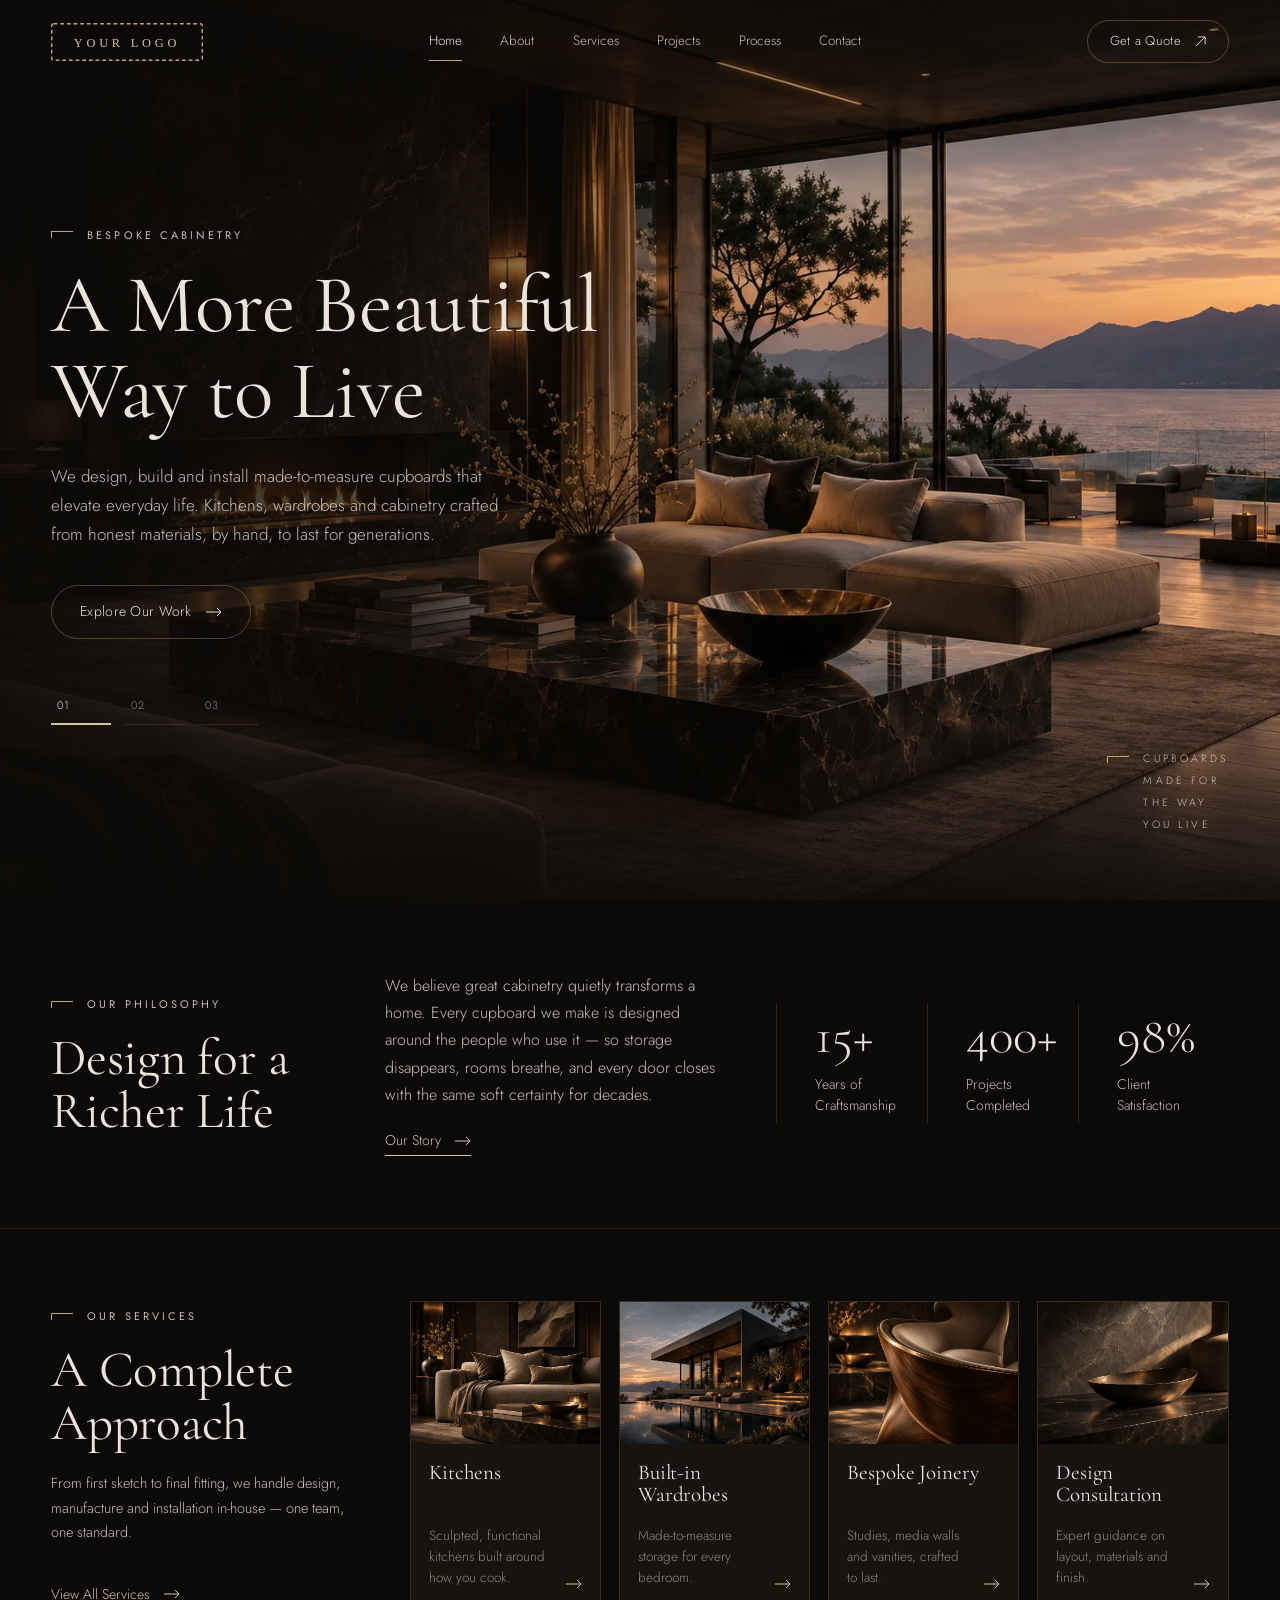
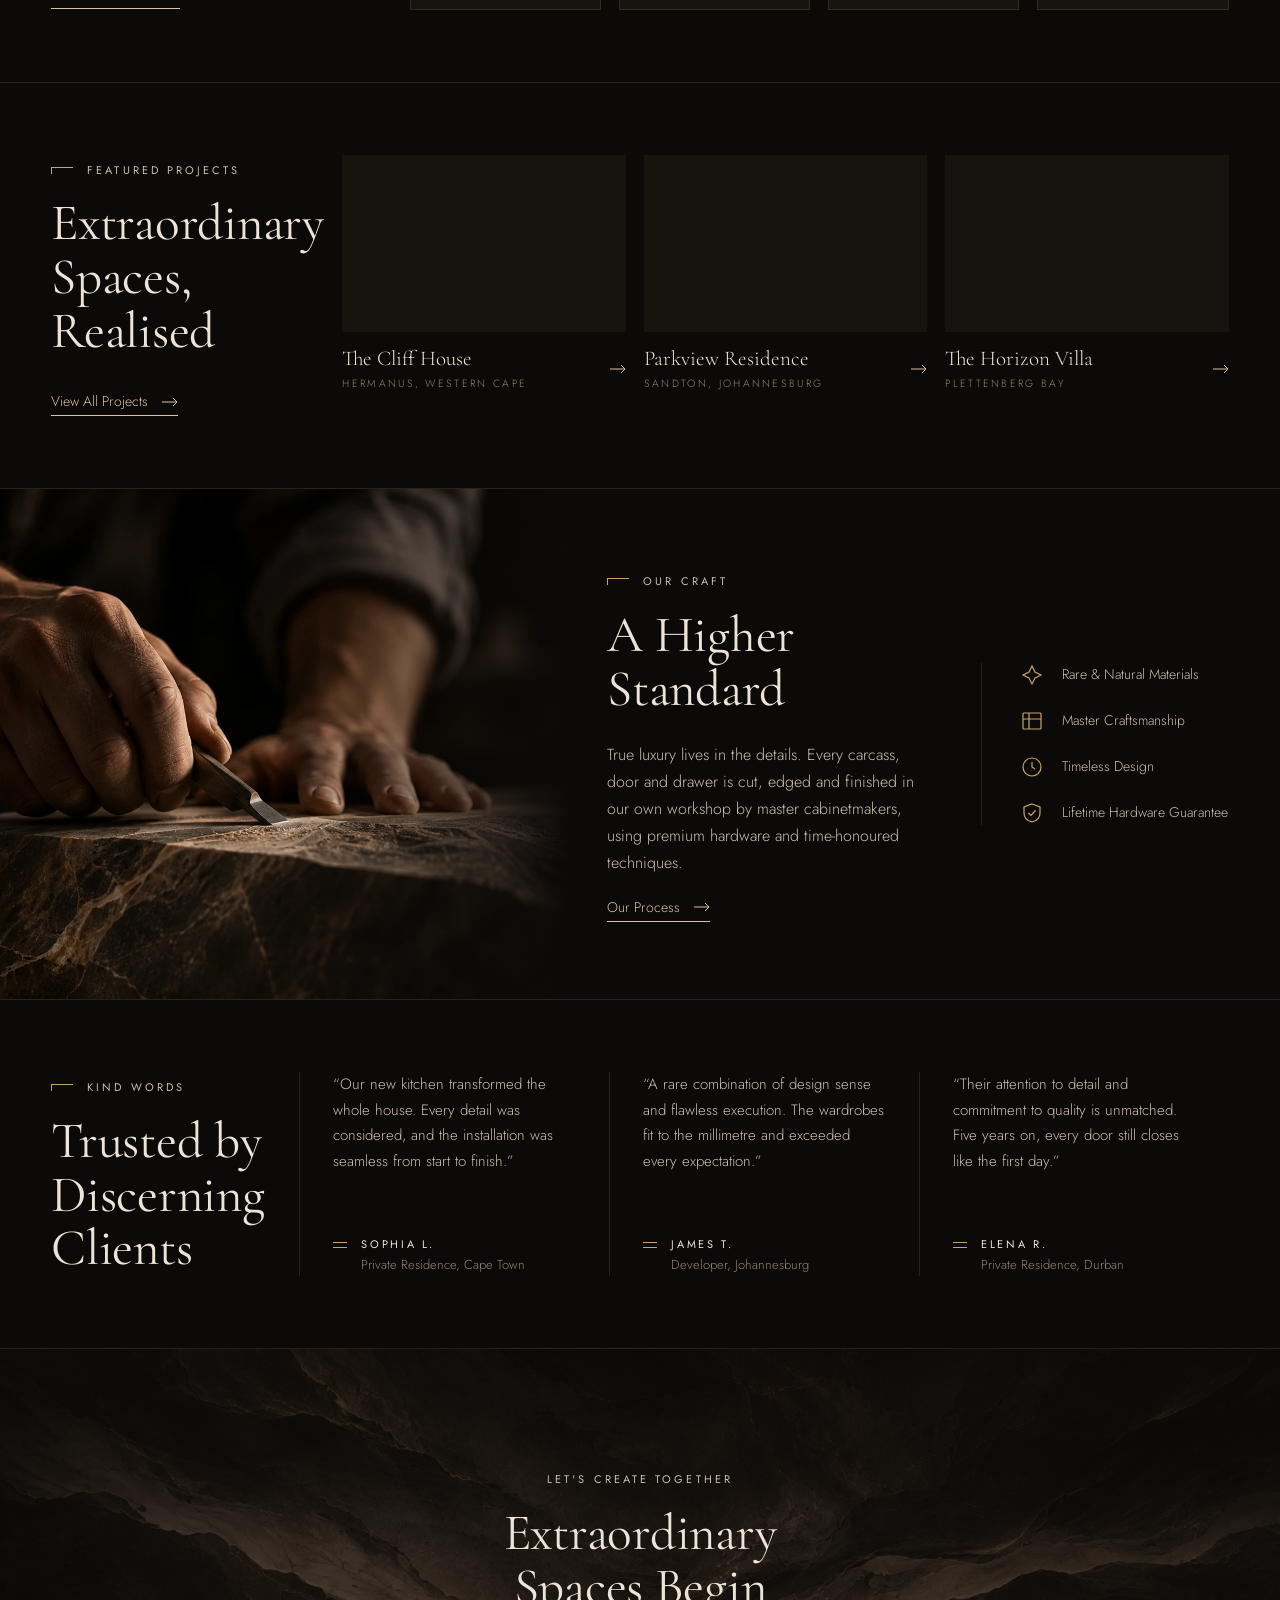
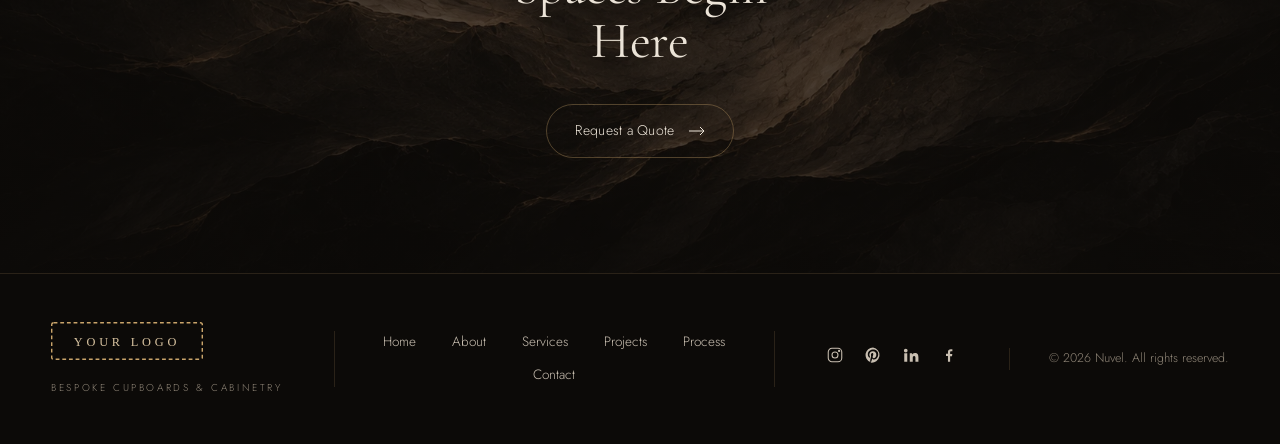
==== index.html @ def1052c "Add multi-page website for bespoke cupboard manufacturer Static HTML/CSS/JS site styled after the pr" ====
<!doctype html>
<html lang="en">
<head>
  <meta charset="utf-8">
  <meta name="viewport" content="width=device-width, initial-scale=1">
  <title>Nuvel — Bespoke Cupboards & Cabinetry</title>
  <meta name="description" content="Nuvel designs, manufactures and installs bespoke kitchens, built-in wardrobes, walk-in closets, vanities and cabinetry crafted to last a lifetime.">
  <link rel="preconnect" href="https://fonts.googleapis.com">
  <link rel="preconnect" href="https://fonts.gstatic.com" crossorigin>
  <link href="https://fonts.googleapis.com/css2?family=Cormorant+Garamond:wght@400;500&family=Jost:wght@300;400&display=swap" rel="stylesheet">
  <link rel="stylesheet" href="assets/css/styles.css">
  <link rel="preload" as="image" href="assets/img/hero-living-fireplace.webp">
</head>
<body data-page="home">
  <header id="site-header"></header>

  <main>
    <!-- HERO -->
    <section class="hero" data-hero>
      <div class="hero__slides" aria-hidden="true">
        <div class="hero__slide is-active"><img src="assets/img/hero-living-fireplace.webp" alt=""></div>
        <div class="hero__slide"><img src="assets/img/project-parkview.webp" alt="" loading="lazy"></div>
        <div class="hero__slide"><img src="assets/img/project-horizon-villa.webp" alt="" loading="lazy"></div>
      </div>
      <div class="container">
        <div class="hero__content">
          <span class="eyebrow">Bespoke Cabinetry</span>
          <h1>A More Beautiful Way to Live</h1>
          <p class="lead">We design, build and install made-to-measure cupboards that elevate everyday life. Kitchens, wardrobes and cabinetry crafted from honest materials, by hand, to last for generations.</p>
          <a class="btn" href="projects.html">Explore Our Work <svg class="arrow" viewBox="0 0 16 10" aria-hidden="true"><path d="M0 5h15M11 1l4 4-4 4" fill="none" stroke="currentColor"/></svg></a>
          <div class="hero__dots" role="tablist" aria-label="Hero slides">
            <button class="hero__dot is-active" aria-label="Slide 1">01<i></i></button>
            <button class="hero__dot" aria-label="Slide 2">02<i></i></button>
            <button class="hero__dot" aria-label="Slide 3">03<i></i></button>
          </div>
        </div>
      </div>
      <div class="hero__tag">Cupboards<br>made for<br>the way<br>you live</div>
    </section>

    <!-- PHILOSOPHY -->
    <section class="section section--tight">
      <div class="container philosophy">
        <div class="reveal">
          <span class="eyebrow">Our Philosophy</span>
          <h2>Design for a Richer Life</h2>
        </div>
        <div class="reveal">
          <p>We believe great cabinetry quietly transforms a home. Every cupboard we make is designed around the people who use it — so storage disappears, rooms breathe, and every door closes with the same soft certainty for decades.</p>
          <a class="link-arrow" href="about.html">Our Story <svg class="arrow" viewBox="0 0 16 10" aria-hidden="true"><path d="M0 5h15M11 1l4 4-4 4" fill="none" stroke="currentColor"/></svg></a>
        </div>
        <div class="stats reveal">
          <div class="stat"><div class="stat__num">15+</div><div class="stat__label">Years of<br>Craftsmanship</div></div>
          <div class="stat"><div class="stat__num">400+</div><div class="stat__label">Projects<br>Completed</div></div>
          <div class="stat"><div class="stat__num">98%</div><div class="stat__label">Client<br>Satisfaction</div></div>
        </div>
      </div>
    </section>

    <!-- SERVICES -->
    <section class="section section--tight">
      <div class="container services-row">
        <div class="services-row__head reveal">
          <div>
            <span class="eyebrow">Our Services</span>
            <h2>A Complete Approach</h2>
          </div>
          <p style="font-size:14.5px">From first sketch to final fitting, we handle design, manufacture and installation in-house — one team, one standard.</p>
          <div><a class="link-arrow" href="services.html">View All Services <svg class="arrow" viewBox="0 0 16 10" aria-hidden="true"><path d="M0 5h15M11 1l4 4-4 4" fill="none" stroke="currentColor"/></svg></a></div>
        </div>
        <div class="cards">
          <a class="card reveal" href="services.html#kitchens">
            <div class="card__img"><img src="assets/img/interior-sofa.webp" alt="Bespoke kitchen cabinetry" loading="lazy"></div>
            <div class="card__body"><h3>Kitchens</h3><div class="card__foot"><p>Sculpted, functional kitchens built around how you cook.</p><svg class="arrow" viewBox="0 0 16 10" aria-hidden="true"><path d="M0 5h15M11 1l4 4-4 4" fill="none" stroke="currentColor"/></svg></div></div>
          </a>
          <a class="card reveal" href="services.html#wardrobes">
            <div class="card__img"><img src="assets/img/architecture-house.webp" alt="Built-in wardrobes" loading="lazy"></div>
            <div class="card__body"><h3>Built-in Wardrobes</h3><div class="card__foot"><p>Made-to-measure storage for every bedroom.</p><svg class="arrow" viewBox="0 0 16 10" aria-hidden="true"><path d="M0 5h15M11 1l4 4-4 4" fill="none" stroke="currentColor"/></svg></div></div>
          </a>
          <a class="card reveal" href="services.html#bespoke">
            <div class="card__img"><img src="assets/img/bespoke-chair.webp" alt="Bespoke joinery detail" loading="lazy"></div>
            <div class="card__body"><h3>Bespoke Joinery</h3><div class="card__foot"><p>Studies, media walls and vanities, crafted to last.</p><svg class="arrow" viewBox="0 0 16 10" aria-hidden="true"><path d="M0 5h15M11 1l4 4-4 4" fill="none" stroke="currentColor"/></svg></div></div>
          </a>
          <a class="card reveal" href="services.html#advisory">
            <div class="card__img"><img src="assets/img/advisory-bowl.webp" alt="Material and design consultation" loading="lazy"></div>
            <div class="card__body"><h3>Design Consultation</h3><div class="card__foot"><p>Expert guidance on layout, materials and finish.</p><svg class="arrow" viewBox="0 0 16 10" aria-hidden="true"><path d="M0 5h15M11 1l4 4-4 4" fill="none" stroke="currentColor"/></svg></div></div>
          </a>
        </div>
      </div>
    </section>

    <!-- FEATURED PROJECTS -->
    <section class="section section--tight">
      <div class="container projects-row">
        <div class="projects-row__head reveal">
          <div>
            <span class="eyebrow">Featured Projects</span>
            <h2>Extraordinary Spaces, Realised</h2>
          </div>
          <div><a class="link-arrow" href="projects.html">View All Projects <svg class="arrow" viewBox="0 0 16 10" aria-hidden="true"><path d="M0 5h15M11 1l4 4-4 4" fill="none" stroke="currentColor"/></svg></a></div>
        </div>
        <div class="tiles" id="featured-projects"></div>
      </div>
    </section>

    <!-- CRAFT -->
    <section class="craft">
      <div class="craft__img"><img src="assets/img/craft-hands.webp" alt="A craftsman hand-finishing a stone surface" loading="lazy"></div>
      <div class="craft__body">
        <div class="reveal">
          <span class="eyebrow">Our Craft</span>
          <h2>A Higher Standard</h2>
          <p>True luxury lives in the details. Every carcass, door and drawer is cut, edged and finished in our own workshop by master cabinetmakers, using premium hardware and time-honoured techniques.</p>
          <a class="link-arrow" href="process.html">Our Process <svg class="arrow" viewBox="0 0 16 10" aria-hidden="true"><path d="M0 5h15M11 1l4 4-4 4" fill="none" stroke="currentColor"/></svg></a>
        </div>
        <ul class="features reveal">
          <li><svg viewBox="0 0 24 24" fill="none" stroke="currentColor" stroke-width="1.2"><path d="M12 3l3 6 6 3-6 3-3 6-3-6-6-3 6-3z"/></svg>Rare &amp; Natural Materials</li>
          <li><svg viewBox="0 0 24 24" fill="none" stroke="currentColor" stroke-width="1.2"><rect x="3" y="4" width="18" height="16" rx="1"/><path d="M3 10h18M9 4v16"/></svg>Master Craftsmanship</li>
          <li><svg viewBox="0 0 24 24" fill="none" stroke="currentColor" stroke-width="1.2"><circle cx="12" cy="12" r="9"/><path d="M12 7v5l3 2"/></svg>Timeless Design</li>
          <li><svg viewBox="0 0 24 24" fill="none" stroke="currentColor" stroke-width="1.2"><path d="M12 3l8 3v6c0 5-3.5 8-8 9-4.5-1-8-4-8-9V6z"/><path d="M8.5 12l2.5 2.5 4.5-5"/></svg>Lifetime Hardware Guarantee</li>
        </ul>
      </div>
    </section>

    <!-- TESTIMONIALS -->
    <section class="section section--tight">
      <div class="container testimonials">
        <div class="testimonials__head reveal">
          <span class="eyebrow">Kind Words</span>
          <h2>Trusted by Discerning Clients</h2>
        </div>
        <figure class="quote reveal" style="margin:0">
          <blockquote>“Our new kitchen transformed the whole house. Every detail was considered, and the installation was seamless from start to finish.”</blockquote>
          <cite><span><strong>Sophia L.</strong><span>Private Residence, Cape Town</span></span></cite>
        </figure>
        <figure class="quote reveal" style="margin:0">
          <blockquote>“A rare combination of design sense and flawless execution. The wardrobes fit to the millimetre and exceeded every expectation.”</blockquote>
          <cite><span><strong>James T.</strong><span>Developer, Johannesburg</span></span></cite>
        </figure>
        <figure class="quote reveal" style="margin:0">
          <blockquote>“Their attention to detail and commitment to quality is unmatched. Five years on, every door still closes like the first day.”</blockquote>
          <cite><span><strong>Elena R.</strong><span>Private Residence, Durban</span></span></cite>
        </figure>
      </div>
    </section>

    <!-- CTA -->
    <section class="cta-band">
      <div class="cta-band__bg"><img src="assets/img/texture-stone.webp" alt="" loading="lazy"></div>
      <div class="container reveal">
        <span class="eyebrow eyebrow--center">Let's Create Together</span>
        <h2>Extraordinary Spaces Begin Here</h2>
        <a class="btn" href="contact.html#quote">Request a Quote <svg class="arrow" viewBox="0 0 16 10" aria-hidden="true"><path d="M0 5h15M11 1l4 4-4 4" fill="none" stroke="currentColor"/></svg></a>
      </div>
    </section>
  </main>

  <footer id="site-footer"></footer>

  <script src="assets/js/config.js"></script>
  <script src="assets/js/projects.js"></script>
  <script src="assets/js/site.js"></script>
</body>
</html>
---- assets/css/styles.css ----
/* ==========================================================================
   Nuvel — Bespoke Cupboards & Cabinetry
   ========================================================================== */

:root {
  --bg: #0c0a08;
  --bg-2: #12100d;
  --surface: #17140f;
  --line: rgba(201, 164, 106, 0.16);
  --line-strong: rgba(201, 164, 106, 0.35);
  --text: #ece4d8;
  --text-soft: #c9bfb1;
  --muted: #8f8577;
  --gold: #c9a46a;
  --gold-soft: #d8c3a0;

  --serif: "Cormorant Garamond", "Cormorant", Georgia, "Times New Roman", serif;
  --sans: "Jost", "Helvetica Neue", Arial, sans-serif;

  --container: 1320px;
  --gutter: clamp(20px, 4vw, 56px);
  --ease: cubic-bezier(.22, .61, .36, 1);
  --header-h: 84px;
}

*, *::before, *::after { box-sizing: border-box; }
html { scroll-behavior: smooth; -webkit-text-size-adjust: 100%; }
body {
  margin: 0;
  background: var(--bg);
  color: var(--text);
  font-family: var(--sans);
  font-weight: 300;
  font-size: 16px;
  line-height: 1.7;
  -webkit-font-smoothing: antialiased;
  overflow-x: hidden;
}
img { display: block; max-width: 100%; height: auto; }
a { color: inherit; text-decoration: none; }
button { font: inherit; color: inherit; background: none; border: 0; cursor: pointer; }
::selection { background: var(--gold); color: #120f0b; }

.container { width: 100%; max-width: var(--container); margin: 0 auto; padding: 0 var(--gutter); }
.sr-only { position: absolute; width: 1px; height: 1px; overflow: hidden; clip: rect(0 0 0 0); white-space: nowrap; }

/* ---------- Typography ---------- */
h1, h2, h3, h4 { font-family: var(--serif); font-weight: 400; line-height: 1.05; margin: 0; color: var(--text); letter-spacing: -0.005em; }
h1 { font-size: clamp(48px, 6.4vw, 92px); }
h2 { font-size: clamp(36px, 4vw, 56px); }
h3 { font-size: clamp(22px, 2vw, 28px); }
p { margin: 0 0 1em; color: var(--text-soft); }

.eyebrow {
  display: inline-flex; align-items: center; gap: 14px;
  font-family: var(--sans); font-size: 11px; font-weight: 400;
  letter-spacing: .28em; text-transform: uppercase; color: var(--text-soft);
  margin-bottom: 18px;
}
.eyebrow::before {
  content: ""; width: 22px; height: 7px;
  border-top: 1px solid var(--gold); border-left: 1px solid var(--gold);
}
.eyebrow--center { justify-content: center; }
.eyebrow--center::before { display: none; }

.lead { font-size: 17px; color: var(--text-soft); max-width: 46ch; }

/* ---------- Links & Buttons ---------- */
.link-arrow {
  display: inline-flex; align-items: center; gap: 14px;
  font-size: 14px; color: var(--gold-soft);
  border-bottom: 1px solid currentColor; padding-bottom: 2px;
  transition: color .3s var(--ease), gap .3s var(--ease);
}
.link-arrow:hover { color: var(--text); gap: 20px; }
.arrow { width: 16px; height: 10px; flex: none; }

.btn {
  display: inline-flex; align-items: center; justify-content: center; gap: 14px;
  padding: 14px 28px; border: 1px solid var(--line-strong); border-radius: 999px;
  font-size: 14px; letter-spacing: .02em; color: var(--text);
  transition: background .35s var(--ease), border-color .35s var(--ease), color .35s var(--ease);
}
.btn:hover { background: var(--gold); border-color: var(--gold); color: #120f0b; }
.btn--solid { background: var(--gold); border-color: var(--gold); color: #120f0b; }
.btn--solid:hover { background: var(--gold-soft); border-color: var(--gold-soft); }
.btn--sm { padding: 9px 22px; font-size: 13px; }
.btn[disabled] { opacity: .5; pointer-events: none; }

/* ---------- Header ---------- */
.site-header {
  position: fixed; inset: 0 0 auto 0; z-index: 50; height: var(--header-h);
  display: flex; align-items: center;
  border-bottom: 1px solid transparent;
  transition: background .4s var(--ease), border-color .4s var(--ease), height .4s var(--ease);
}
.site-header.is-scrolled, .site-header--solid {
  background: rgba(12, 10, 8, .88); backdrop-filter: blur(12px); -webkit-backdrop-filter: blur(12px);
  border-bottom-color: var(--line);
}
.site-header .container { display: flex; align-items: center; justify-content: space-between; gap: 32px; }
.logo { display: inline-flex; align-items: center; }
.logo img { height: 38px; width: auto; }

.nav { display: flex; gap: clamp(20px, 3vw, 48px); }
.nav a {
  position: relative; font-size: 13.5px; color: var(--text-soft); padding: 6px 0;
  transition: color .3s var(--ease);
}
.nav a::after {
  content: ""; position: absolute; left: 0; right: 0; bottom: -2px; height: 1px;
  background: var(--gold); transform: scaleX(0); transition: transform .35s var(--ease);
}
.nav a:hover, .nav a[aria-current="page"] { color: var(--text); }
.nav a[aria-current="page"]::after, .nav a:hover::after { transform: scaleX(1); }

.header-cta { display: flex; align-items: center; gap: 16px; }
.menu-toggle { display: none; width: 44px; height: 44px; position: relative; }
.menu-toggle span { position: absolute; left: 11px; right: 11px; height: 1px; background: var(--text); transition: transform .35s var(--ease), opacity .3s; }
.menu-toggle span:nth-child(1) { top: 17px; }
.menu-toggle span:nth-child(2) { top: 26px; }
.menu-open .menu-toggle span:nth-child(1) { transform: translateY(4.5px) rotate(45deg); }
.menu-open .menu-toggle span:nth-child(2) { transform: translateY(-4.5px) rotate(-45deg); }

.mobile-menu {
  position: fixed; inset: 0; z-index: 40; background: var(--bg);
  display: flex; flex-direction: column; justify-content: center; padding: 0 var(--gutter);
  opacity: 0; visibility: hidden; transition: opacity .4s var(--ease), visibility .4s;
}
.menu-open .mobile-menu { opacity: 1; visibility: visible; }
.mobile-menu a { font-family: var(--serif); font-size: 40px; line-height: 1.5; color: var(--text); }
.mobile-menu a[aria-current="page"] { color: var(--gold); }
.mobile-menu .btn { margin-top: 32px; align-self: flex-start; font-family: var(--sans); font-size: 14px; line-height: 1; }

/* ---------- Hero ---------- */
.hero { position: relative; min-height: 100vh; min-height: 100svh; display: flex; align-items: center; overflow: hidden; }
.hero__slides { position: absolute; inset: 0; }
.hero__slide {
  position: absolute; inset: 0; opacity: 0; transform: scale(1.06);
  transition: opacity 1.6s var(--ease), transform 7s linear;
}
.hero__slide img { width: 100%; height: 100%; object-fit: cover; }
.hero__slide.is-active { opacity: 1; transform: scale(1); }
.hero::after {
  content: ""; position: absolute; inset: 0;
  background:
    linear-gradient(90deg, rgba(12,10,8,.92) 0%, rgba(12,10,8,.7) 30%, rgba(12,10,8,.1) 62%, rgba(12,10,8,0) 100%),
    linear-gradient(0deg, rgba(12,10,8,.85) 0%, rgba(12,10,8,0) 28%),
    linear-gradient(180deg, rgba(12,10,8,.55) 0%, rgba(12,10,8,0) 20%);
}
.hero .container { position: relative; z-index: 2; padding-top: calc(var(--header-h) + 40px); padding-bottom: 80px; }
.hero__content { max-width: 560px; }
.hero h1 { margin-bottom: 28px; }
.hero .lead { margin-bottom: 36px; }
.hero__dots { display: flex; gap: 14px; margin-top: 56px; }
.hero__dot { width: 60px; text-align: left; font-size: 11px; letter-spacing: .1em; color: var(--muted); padding-bottom: 10px; position: relative; }
.hero__dot::after { content: ""; position: absolute; left: 0; right: 0; bottom: 0; height: 1px; background: var(--line); }
.hero__dot i { position: absolute; left: 0; bottom: 0; height: 2px; width: 0; background: var(--gold-soft); z-index: 1; }
.hero__dot.is-active { color: var(--text); }
.hero__dot.is-active i { animation: dotfill 7s linear forwards; }
@keyframes dotfill { to { width: 100%; } }
.hero__tag {
  position: absolute; right: var(--gutter); bottom: 64px; z-index: 2;
  font-size: 10.5px; letter-spacing: .3em; line-height: 2.1; text-transform: uppercase; color: var(--text-soft);
  display: flex; gap: 14px;
}
.hero__tag::before { content: ""; width: 22px; height: 7px; margin-top: 8px; border-top: 1px solid var(--gold); border-left: 1px solid var(--gold); }

/* Page hero (inner pages) */
.page-hero { position: relative; padding: calc(var(--header-h) + 120px) 0 90px; overflow: hidden; border-bottom: 1px solid var(--line); }
.page-hero__bg { position: absolute; inset: 0; }
.page-hero__bg img { width: 100%; height: 100%; object-fit: cover; opacity: .38; }
.page-hero::after { content: ""; position: absolute; inset: 0; background: linear-gradient(90deg, rgba(12,10,8,.95) 10%, rgba(12,10,8,.4) 100%), linear-gradient(0deg, var(--bg) 0%, transparent 50%); }
.page-hero .container { position: relative; z-index: 2; }
.page-hero h1 { font-size: clamp(44px, 5.6vw, 80px); max-width: 14ch; margin-bottom: 24px; }
.breadcrumb { font-size: 12px; letter-spacing: .14em; text-transform: uppercase; color: var(--muted); margin-bottom: 28px; }
.breadcrumb a:hover { color: var(--gold-soft); }
.breadcrumb span { margin: 0 10px; color: var(--line-strong); }

/* ---------- Sections ---------- */
.section { padding: clamp(64px, 8vw, 110px) 0; border-bottom: 1px solid var(--line); }
.section--tight { padding: clamp(48px, 6vw, 72px) 0; }
.section--alt { background: var(--bg-2); }

.split { display: grid; grid-template-columns: minmax(0, 340px) minmax(0, 1fr); gap: clamp(32px, 5vw, 80px); align-items: start; }
.split__head h2 { margin-bottom: 28px; }

/* Philosophy + stats */
.philosophy { display: grid; grid-template-columns: 1fr 1.2fr 1.6fr; gap: clamp(32px, 4vw, 64px); align-items: center; }
.philosophy p { margin-bottom: 18px; }
.stats { display: grid; grid-template-columns: repeat(3, 1fr); }
.stat { padding: 8px 0 8px clamp(20px, 3vw, 44px); border-left: 1px solid var(--line); }
.stat__num { font-family: var(--serif); font-size: clamp(40px, 4vw, 54px); line-height: 1; color: var(--text); margin-bottom: 12px; }
.stat__label { font-size: 14px; line-height: 1.5; color: var(--text-soft); }

/* Service cards */
.services-intro { display: grid; grid-template-columns: minmax(0, 1fr) minmax(0, 0.9fr); gap: 32px; align-items: end; }
.services-row { display: grid; grid-template-columns: minmax(280px, 0.9fr) 2.4fr; gap: clamp(32px, 4vw, 60px); align-items: start; }
.services-row__head { display: grid; grid-template-columns: 1fr; gap: 20px; }
.cards { display: grid; grid-template-columns: repeat(4, 1fr); gap: 18px; }
.card {
  display: flex; flex-direction: column; background: var(--surface); border: 1px solid var(--line);
  transition: border-color .4s var(--ease), transform .5s var(--ease);
}
.card:hover { border-color: var(--line-strong); transform: translateY(-4px); }
.card__img { aspect-ratio: 4 / 3; overflow: hidden; }
.card__img img { width: 100%; height: 100%; object-fit: cover; transition: transform 1s var(--ease); }
.card:hover .card__img img { transform: scale(1.06); }
.card__body { padding: 18px 18px 20px; display: flex; flex-direction: column; flex: 1; }
.card__body h3 { font-size: 21px; margin-bottom: 8px; }
.card__body p { font-size: 13.5px; line-height: 1.55; margin: 0; color: var(--muted); }
.card__foot { display: flex; justify-content: space-between; align-items: flex-end; gap: 16px; margin-top: auto; padding-top: 12px; }
.card__foot .arrow { color: var(--gold-soft); transition: transform .3s var(--ease); }
.card:hover .card__foot .arrow { transform: translateX(4px); }

/* Project tiles */
.projects-row { display: grid; grid-template-columns: minmax(240px, 0.75fr) 3fr; gap: clamp(32px, 4vw, 60px); }
.projects-row__head { display: flex; flex-direction: column; justify-content: space-between; }
.projects-row__head h2 { margin-bottom: 28px; }
.tiles { display: grid; grid-template-columns: repeat(3, 1fr); gap: 18px; }
.tile { display: block; }
.tile__img { aspect-ratio: 16 / 10; overflow: hidden; background: var(--surface); }
.tile__img img { width: 100%; height: 100%; object-fit: cover; transition: transform 1.1s var(--ease); }
.tile:hover .tile__img img { transform: scale(1.05); }
.tile__meta { display: flex; justify-content: space-between; align-items: center; gap: 12px; padding-top: 14px; }
.tile__title { font-family: var(--serif); font-size: 21px; line-height: 1.2; color: var(--text); }
.tile__loc { font-size: 10.5px; letter-spacing: .22em; text-transform: uppercase; color: var(--muted); margin-top: 4px; }
.tile .arrow { color: var(--gold-soft); transition: transform .3s var(--ease); }
.tile:hover .arrow { transform: translateX(4px); }
.tile__cat { font-size: 10.5px; letter-spacing: .22em; text-transform: uppercase; color: var(--gold); margin-top: 4px; }

/* Craft */
.craft { display: grid; grid-template-columns: 1fr 1.25fr; border-bottom: 1px solid var(--line); }
.craft__img { position: relative; min-height: 380px; }
.craft__img img { position: absolute; inset: 0; width: 100%; height: 100%; object-fit: cover; }
.craft__img::after { content: ""; position: absolute; inset: 0; background: linear-gradient(90deg, transparent 50%, var(--bg) 100%); }
.craft__body { display: grid; grid-template-columns: 1.3fr 1fr; gap: clamp(28px, 4vw, 56px); padding: clamp(56px, 6vw, 90px) var(--gutter) clamp(56px, 6vw, 90px) clamp(24px, 3vw, 40px); align-items: center; }
.craft__body h2 { margin-bottom: 24px; }
.features { list-style: none; margin: 0; padding: 0 0 0 clamp(24px, 3vw, 44px); border-left: 1px solid var(--line); display: grid; gap: 22px; }
.features li { display: flex; align-items: center; gap: 18px; font-size: 14px; color: var(--text-soft); }
.features svg { width: 24px; height: 24px; flex: none; color: var(--gold); }

/* Testimonials */
.testimonials { display: grid; grid-template-columns: minmax(240px, 0.8fr) repeat(3, 1fr); gap: 0; }
.testimonials__head { padding-right: 32px; }
.quote { padding: 0 clamp(20px, 2.6vw, 40px); border-left: 1px solid var(--line); display: flex; flex-direction: column; justify-content: space-between; gap: 28px; }
.quote blockquote { margin: 0; font-size: 15px; line-height: 1.7; color: var(--text-soft); }
.quote cite { font-style: normal; display: flex; gap: 14px; }
.quote cite::before { content: ""; width: 14px; height: 6px; margin-top: 7px; border-top: 1px solid var(--gold); border-bottom: 1px solid var(--gold); flex: none; }
.quote cite strong { display: block; font-weight: 400; font-size: 11px; letter-spacing: .24em; text-transform: uppercase; color: var(--text); }
.quote cite span { font-size: 13px; color: var(--muted); }

/* CTA band */
.cta-band { position: relative; text-align: center; padding: clamp(72px, 9vw, 120px) 0; overflow: hidden; border-bottom: 1px solid var(--line); }
.cta-band__bg { position: absolute; inset: 0; }
.cta-band__bg img { width: 100%; height: 100%; object-fit: cover; opacity: .55; }
.cta-band::after { content: ""; position: absolute; inset: 0; background: radial-gradient(ellipse at center, rgba(12,10,8,.35) 0%, rgba(12,10,8,.85) 100%); }
.cta-band .container { position: relative; z-index: 2; }
.cta-band h2 { max-width: 14ch; margin: 0 auto 36px; }

/* ---------- Footer ---------- */
.site-footer { padding: 48px 0; background: var(--bg); }
.site-footer .container { display: grid; grid-template-columns: auto 1fr auto auto; gap: clamp(24px, 4vw, 56px); align-items: center; }
.footer-brand small { display: block; margin-top: 10px; font-size: 10px; letter-spacing: .26em; text-transform: uppercase; color: var(--muted); }
.footer-nav { display: flex; flex-wrap: wrap; gap: 10px 36px; justify-content: center; padding: 0 clamp(16px, 3vw, 48px); border-left: 1px solid var(--line); border-right: 1px solid var(--line); }
.footer-nav a { font-size: 13.5px; color: var(--text-soft); }
.footer-nav a:hover { color: var(--gold-soft); }
.social { display: flex; gap: 20px; }
.social a { color: var(--text-soft); transition: color .3s; }
.social a:hover { color: var(--gold); }
.social svg { width: 18px; height: 18px; }
.copyright { font-size: 12.5px; color: var(--muted); padding-left: clamp(16px, 3vw, 48px); border-left: 1px solid var(--line); }

/* ---------- Projects archive ---------- */
.toolbar { display: flex; flex-wrap: wrap; gap: 24px; justify-content: space-between; align-items: center; margin-bottom: 44px; }
.filters { display: flex; flex-wrap: wrap; gap: 10px; }
.filter {
  padding: 8px 18px; border: 1px solid var(--line); border-radius: 999px;
  font-size: 13px; color: var(--text-soft); transition: all .3s var(--ease);
}
.filter:hover { border-color: var(--line-strong); color: var(--text); }
.filter.is-active { background: var(--gold); border-color: var(--gold); color: #120f0b; }
.search {
  display: flex; align-items: center; gap: 10px; border-bottom: 1px solid var(--line-strong);
  padding: 6px 2px; min-width: 240px;
}
.search svg { width: 16px; height: 16px; color: var(--muted); }
.search input { background: none; border: 0; outline: 0; color: var(--text); font: inherit; font-size: 14px; width: 100%; }
.search input::placeholder { color: var(--muted); }
.results-count { font-size: 12px; letter-spacing: .16em; text-transform: uppercase; color: var(--muted); margin-bottom: 24px; }
.tiles--archive { grid-template-columns: repeat(3, 1fr); gap: 40px 22px; }
.load-more { display: flex; flex-direction: column; align-items: center; gap: 16px; margin-top: 64px; }
.load-more small { font-size: 12px; color: var(--muted); letter-spacing: .08em; }
.progress { width: 220px; height: 1px; background: var(--line); position: relative; }
.progress i { position: absolute; left: 0; top: 0; bottom: 0; background: var(--gold); transition: width .5s var(--ease); }
.empty { text-align: center; padding: 60px 0; color: var(--muted); }

/* ---------- Project detail ---------- */
.project-hero { position: relative; height: 82vh; min-height: 520px; overflow: hidden; }
.project-hero img { width: 100%; height: 100%; object-fit: cover; }
.project-hero::after { content: ""; position: absolute; inset: 0; background: linear-gradient(0deg, var(--bg) 0%, rgba(12,10,8,.2) 45%, rgba(12,10,8,.55) 100%); }
.project-hero .container { position: absolute; left: 0; right: 0; bottom: 56px; z-index: 2; margin: 0 auto; }
.project-hero h1 { margin-bottom: 14px; }
.project-info { display: grid; grid-template-columns: 1.6fr 1fr; gap: clamp(32px, 6vw, 100px); }
.project-info .lead { max-width: none; font-family: var(--serif); font-size: clamp(24px, 2.2vw, 30px); line-height: 1.4; color: var(--text); margin-bottom: 28px; }
.facts { list-style: none; margin: 0; padding: 0; border-top: 1px solid var(--line); }
.facts li { display: flex; justify-content: space-between; gap: 16px; padding: 16px 0; border-bottom: 1px solid var(--line); font-size: 14px; }
.facts span:first-child { color: var(--muted); letter-spacing: .14em; text-transform: uppercase; font-size: 11px; padding-top: 3px; }
.facts span:last-child { text-align: right; }
.gallery { display: grid; grid-template-columns: repeat(2, 1fr); gap: 18px; }
.gallery button { display: block; overflow: hidden; aspect-ratio: 4 / 3; padding: 0; background: var(--surface); }
.gallery button:first-child { grid-column: 1 / -1; aspect-ratio: 21 / 9; }
.gallery img { width: 100%; height: 100%; object-fit: cover; transition: transform 1s var(--ease); }
.gallery button:hover img { transform: scale(1.04); }
.project-nav { display: flex; justify-content: space-between; gap: 24px; }
.project-nav a { display: flex; flex-direction: column; gap: 6px; max-width: 45%; }
.project-nav a:last-child { text-align: right; align-items: flex-end; }
.project-nav small { font-size: 11px; letter-spacing: .22em; text-transform: uppercase; color: var(--muted); }
.project-nav strong { font-family: var(--serif); font-weight: 400; font-size: clamp(22px, 2.4vw, 32px); }
.project-nav a:hover strong { color: var(--gold-soft); }

.lightbox { position: fixed; inset: 0; z-index: 100; background: rgba(8,7,5,.96); display: none; align-items: center; justify-content: center; padding: 60px 70px; }
.lightbox.is-open { display: flex; }
.lightbox img { max-height: 100%; max-width: 100%; object-fit: contain; }
.lightbox button { position: absolute; width: 48px; height: 48px; border: 1px solid var(--line-strong); border-radius: 50%; display: grid; place-items: center; }
.lightbox button:hover { border-color: var(--gold); color: var(--gold); }
.lightbox .lb-close { top: 18px; right: 18px; }
.lightbox .lb-prev { left: 12px; top: 50%; transform: translateY(-50%); }
.lightbox .lb-next { right: 12px; top: 50%; transform: translateY(-50%); }

/* ---------- About / Services / Process ---------- */
.two-col { display: grid; grid-template-columns: 1fr 1fr; gap: clamp(32px, 6vw, 100px); align-items: center; }
.media-frame { position: relative; aspect-ratio: 4 / 5; overflow: hidden; }
.media-frame img { width: 100%; height: 100%; object-fit: cover; }
.media-frame--wide { aspect-ratio: 4 / 3; }
.values { display: grid; grid-template-columns: repeat(4, 1fr); border-top: 1px solid var(--line); }
.value { padding: 36px 28px 8px 0; }
.value + .value { padding-left: 28px; border-left: 1px solid var(--line); }
.value svg { width: 28px; height: 28px; color: var(--gold); margin-bottom: 22px; }
.value h3 { margin-bottom: 12px; }
.value p { font-size: 14.5px; }

.service-detail { display: grid; grid-template-columns: 1fr 1fr; gap: clamp(32px, 6vw, 90px); align-items: center; padding: clamp(56px, 7vw, 96px) 0; border-bottom: 1px solid var(--line); }
.service-detail:last-child { border-bottom: 0; }
.service-detail:nth-child(even) .media-frame { order: 2; }
.service-detail__num { font-family: var(--serif); font-size: 15px; color: var(--gold); letter-spacing: .1em; margin-bottom: 14px; display: block; }
.service-detail h2 { margin-bottom: 22px; }
.checklist { list-style: none; padding: 0; margin: 24px 0 32px; display: grid; grid-template-columns: 1fr 1fr; gap: 12px 24px; }
.checklist li { position: relative; padding-left: 22px; font-size: 14.5px; color: var(--text-soft); }
.checklist li::before { content: ""; position: absolute; left: 0; top: 11px; width: 10px; height: 1px; background: var(--gold); }

.steps { display: grid; grid-template-columns: repeat(5, 1fr); border-top: 1px solid var(--line); counter-reset: step; }
.step { padding: 32px 24px 0 0; position: relative; }
.step + .step { padding-left: 24px; border-left: 1px solid var(--line); }
.step__num { font-family: var(--serif); font-size: 44px; color: var(--gold); line-height: 1; margin-bottom: 18px; }
.step h3 { font-size: 22px; margin-bottom: 10px; }
.step p { font-size: 14px; }

.faq { border-top: 1px solid var(--line); }
.faq details { border-bottom: 1px solid var(--line); }
.faq summary { list-style: none; cursor: pointer; display: flex; justify-content: space-between; align-items: center; gap: 24px; padding: 24px 0; font-family: var(--serif); font-size: clamp(20px, 2vw, 25px); color: var(--text); }
.faq summary::-webkit-details-marker { display: none; }
.faq summary::after { content: "+"; font-family: var(--sans); font-weight: 200; font-size: 26px; color: var(--gold); transition: transform .3s var(--ease); }
.faq details[open] summary::after { transform: rotate(45deg); }
.faq details p { padding: 0 0 24px; max-width: 70ch; }

/* ---------- Quote form ---------- */
.contact-grid { display: grid; grid-template-columns: 0.85fr 1.4fr; gap: clamp(40px, 6vw, 100px); align-items: start; }
.contact-list { list-style: none; padding: 0; margin: 36px 0 0; border-top: 1px solid var(--line); }
.contact-list li { padding: 22px 0; border-bottom: 1px solid var(--line); }
.contact-list small { display: block; font-size: 11px; letter-spacing: .22em; text-transform: uppercase; color: var(--muted); margin-bottom: 6px; }
.contact-list a, .contact-list span { font-family: var(--serif); font-size: 22px; color: var(--text); }
.contact-list a:hover { color: var(--gold-soft); }

.form { background: var(--surface); border: 1px solid var(--line); padding: clamp(28px, 4vw, 52px); }
.form h2 { font-size: clamp(30px, 3vw, 40px); margin-bottom: 8px; }
.form > p { margin-bottom: 32px; }
.form-grid { display: grid; grid-template-columns: 1fr 1fr; gap: 26px 24px; }
.field { display: flex; flex-direction: column; gap: 8px; }
.field--full { grid-column: 1 / -1; }
.field label, .field legend { font-size: 11px; letter-spacing: .2em; text-transform: uppercase; color: var(--text-soft); padding: 0; }
.field label .req { color: var(--gold); }
.field input, .field select, .field textarea {
  width: 100%; background: transparent; border: 0; border-bottom: 1px solid var(--line-strong);
  color: var(--text); font: inherit; font-size: 15px; padding: 10px 0; outline: 0; border-radius: 0;
  transition: border-color .3s var(--ease);
}
.field select { appearance: none; -webkit-appearance: none; cursor: pointer;
  background-image: url("data:image/svg+xml,%3Csvg xmlns='http://www.w3.org/2000/svg' width='12' height='8' viewBox='0 0 12 8'%3E%3Cpath d='M1 1l5 5 5-5' fill='none' stroke='%23c9a46a'/%3E%3C/svg%3E");
  background-repeat: no-repeat; background-position: right 2px center; padding-right: 24px; }
.field select option { background: var(--surface); color: var(--text); }
.field textarea { resize: vertical; min-height: 120px; }
.field input:focus, .field select:focus, .field textarea:focus { border-bottom-color: var(--gold); }
.field input::placeholder, .field textarea::placeholder { color: #6d6458; }
fieldset.field { border: 0; margin: 0; padding: 0; min-width: 0; }
.chips { display: flex; flex-wrap: wrap; gap: 10px; margin-top: 4px; }
.chip { position: relative; }
.chip input { position: absolute; left: 0; top: 0; width: 1px; height: 1px; opacity: 0; pointer-events: none; }
.chip span { display: inline-block; padding: 8px 16px; border: 1px solid var(--line); border-radius: 999px; font-size: 13px; color: var(--text-soft); cursor: pointer; transition: all .25s var(--ease); }
.chip input:checked + span { background: var(--gold); border-color: var(--gold); color: #120f0b; }
.chip input:focus-visible + span { outline: 1px solid var(--gold); outline-offset: 2px; }
.form-foot { display: flex; flex-wrap: wrap; gap: 20px; align-items: center; justify-content: space-between; margin-top: 36px; }
.form-foot small { color: var(--muted); font-size: 12.5px; max-width: 40ch; }
.form-status { margin-top: 24px; padding: 16px 20px; border: 1px solid var(--line-strong); font-size: 14.5px; display: none; }
.form-status.is-visible { display: block; }
.form-status.is-success { border-color: var(--gold); color: var(--gold-soft); }
.form-status.is-error { border-color: #b4574a; color: #e3a397; }
.hp { display: none !important; }

/* ---------- Reveal animation ---------- */
.reveal { opacity: 0; transform: translateY(24px); transition: opacity .9s var(--ease), transform .9s var(--ease); }
.reveal.is-in { opacity: 1; transform: none; }
@media (prefers-reduced-motion: reduce) {
  *, *::before, *::after { animation: none !important; transition: none !important; scroll-behavior: auto !important; }
  .reveal { opacity: 1; transform: none; }
}

:focus-visible { outline: 1px solid var(--gold); outline-offset: 4px; }
[id] { scroll-margin-top: calc(var(--header-h) + 8px); }

/* ---------- Responsive ---------- */
@media (max-width: 1180px) {
  .philosophy { grid-template-columns: 1fr 1fr; }
  .philosophy .stats { grid-column: 1 / -1; }
  .stat:first-child { border-left: 0; padding-left: 0; }
  .services-row, .projects-row { grid-template-columns: 1fr; }
  .cards { grid-template-columns: repeat(2, 1fr); }
  .testimonials { grid-template-columns: repeat(3, 1fr); row-gap: 36px; }
  .testimonials__head { grid-column: 1 / -1; }
  .quote:nth-child(2) { border-left: 0; padding-left: 0; }
  .craft { grid-template-columns: 1fr; }
  .craft__img { min-height: 340px; }
  .craft__img::after { background: linear-gradient(0deg, var(--bg) 0%, transparent 50%); }
  .craft__body { padding-left: var(--gutter); }
  .site-footer .container { grid-template-columns: 1fr auto; }
  .footer-nav { grid-column: 1 / -1; order: 3; border: 0; padding: 24px 0; border-top: 1px solid var(--line); justify-content: flex-start; }
  .copyright { grid-column: 1 / -1; order: 4; border: 0; padding: 0; }
  .steps { grid-template-columns: repeat(3, 1fr); row-gap: 36px; }
  .step:nth-child(4) { border-left: 0; padding-left: 0; }
  .values { grid-template-columns: repeat(2, 1fr); }
  .value:nth-child(3) { border-left: 0; padding-left: 0; }
}

@media (max-width: 900px) {
  :root { --header-h: 72px; }
  .nav, .header-cta .btn { display: none; }
  .menu-toggle { display: block; }
  .tiles, .tiles--archive { grid-template-columns: repeat(2, 1fr); }
  .craft__body { grid-template-columns: 1fr; }
  .features { border-left: 0; padding-left: 0; border-top: 1px solid var(--line); padding-top: 28px; }
  .two-col, .service-detail, .contact-grid, .project-info { grid-template-columns: 1fr; }
  .service-detail:nth-child(even) .media-frame { order: 0; }
  .hero__tag { display: none; }
}

@media (max-width: 640px) {
  .philosophy { grid-template-columns: 1fr; }
  .stats { grid-template-columns: 1fr; gap: 20px; }
  .stat { border-left: 0; padding-left: 0; border-top: 1px solid var(--line); padding-top: 20px; }
  .cards, .tiles, .tiles--archive { grid-template-columns: 1fr; }
  .testimonials { grid-template-columns: 1fr; }
  .quote { border-left: 0; padding: 28px 0 0; border-top: 1px solid var(--line); }
  .quote:nth-child(2) { padding-top: 28px; }
  .form-grid, .checklist { grid-template-columns: 1fr; }
  .steps, .values { grid-template-columns: 1fr; }
  .step + .step, .value + .value { border-left: 0; padding-left: 0; border-top: 1px solid var(--line); }
  .site-footer .container { grid-template-columns: 1fr; }
  .search { min-width: 0; width: 100%; }
  .gallery { grid-template-columns: 1fr; }
  .gallery button:first-child { aspect-ratio: 4 / 3; }
  .lightbox { padding: 60px 12px; }
  .hero::after { background: linear-gradient(0deg, rgba(12,10,8,.95) 0%, rgba(12,10,8,.55) 60%, rgba(12,10,8,.6) 100%); }
}
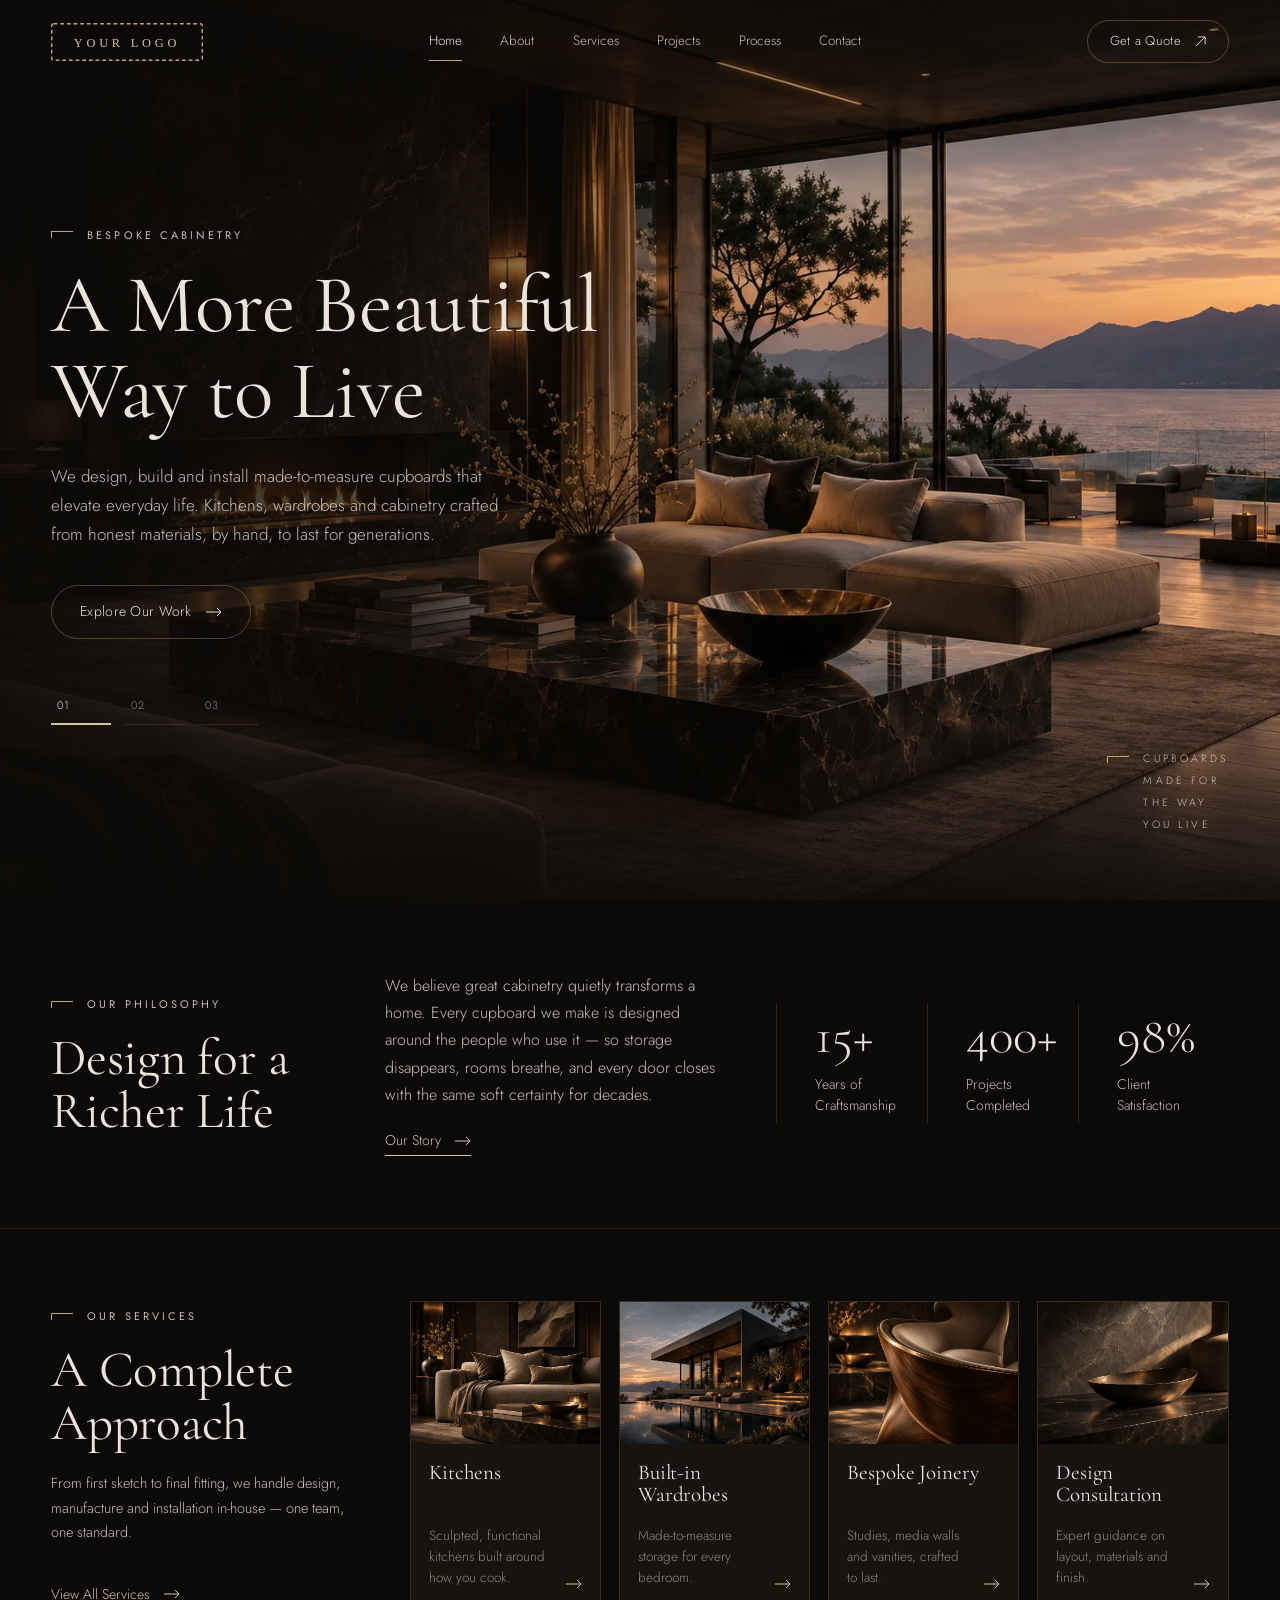
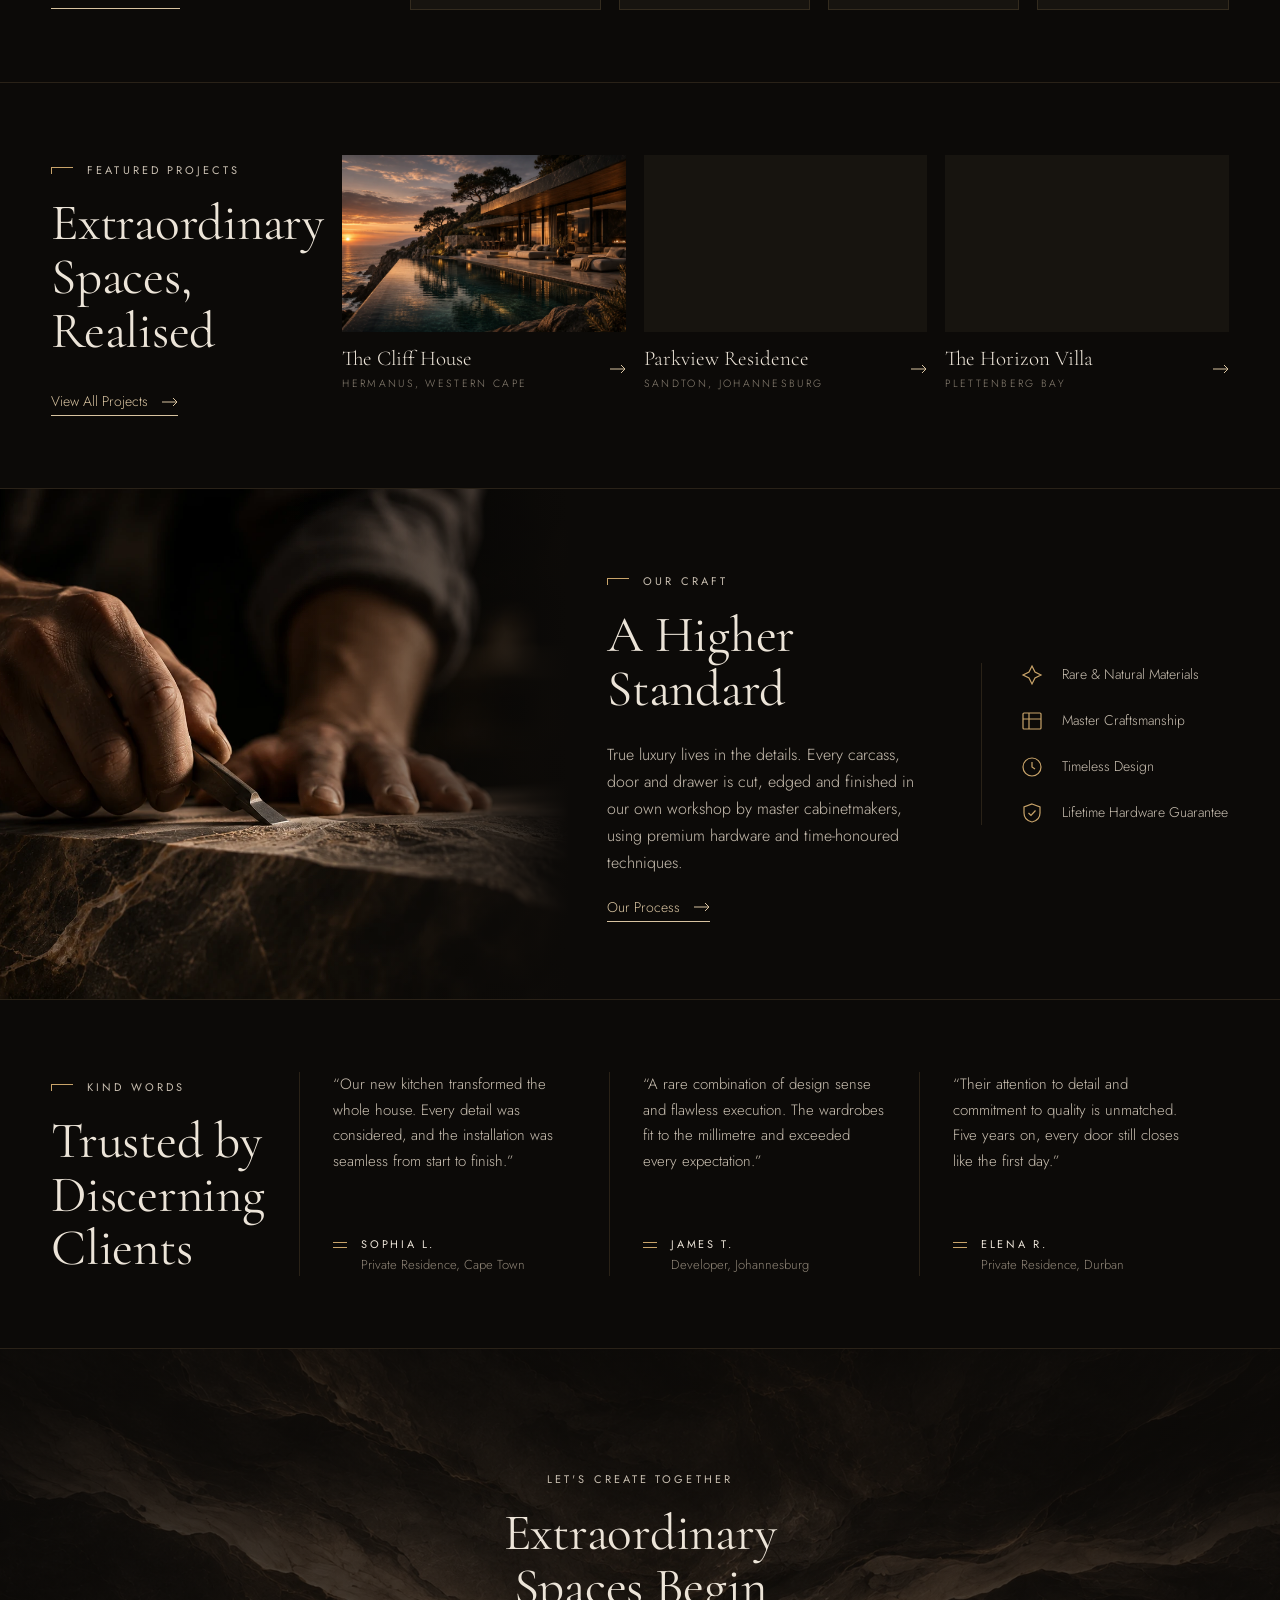
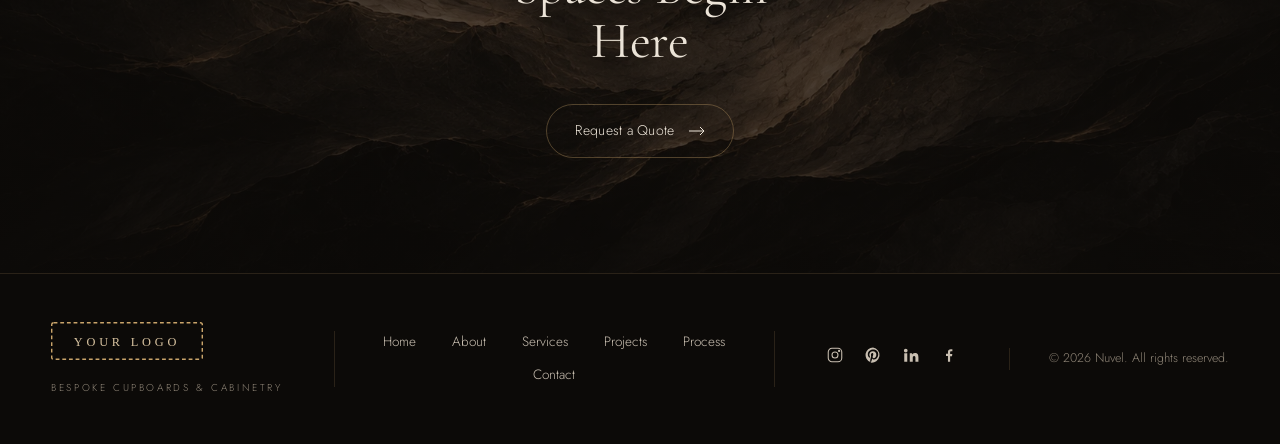
==== commit 9bd190eb: "Add version numbers to CSS/JS links so browsers load updates Co-Authored-By: Claude Opus 5.5 <norepl" ====
--- a/index.html
+++ b/index.html
@@ -8,7 +8,7 @@
   <link rel="preconnect" href="https://fonts.googleapis.com">
   <link rel="preconnect" href="https://fonts.gstatic.com" crossorigin>
   <link href="https://fonts.googleapis.com/css2?family=Cormorant+Garamond:wght@400;500&family=Jost:wght@300;400&display=swap" rel="stylesheet">
-  <link rel="stylesheet" href="assets/css/styles.css">
+  <link rel="stylesheet" href="assets/css/styles.css?v=3">
   <link rel="preload" as="image" href="assets/img/hero-living-fireplace.webp">
 </head>
 <body data-page="home">
@@ -157,8 +157,8 @@
 
   <footer id="site-footer"></footer>
 
-  <script src="assets/js/config.js"></script>
-  <script src="assets/js/projects.js"></script>
-  <script src="assets/js/site.js"></script>
+  <script src="assets/js/config.js?v=3"></script>
+  <script src="assets/js/projects.js?v=3"></script>
+  <script src="assets/js/site.js?v=3"></script>
 </body>
 </html>
--- a/assets/css/styles.css
+++ b/assets/css/styles.css
@@ -456,8 +456,11 @@
 
 @media (max-width: 640px) {
   .philosophy { grid-template-columns: 1fr; }
-  .stats { grid-template-columns: 1fr; gap: 20px; }
-  .stat { border-left: 0; padding-left: 0; border-top: 1px solid var(--line); padding-top: 20px; }
+  .stats { grid-template-columns: repeat(3, 1fr); border-top: 1px solid var(--line); padding-top: 26px; }
+  .stat { padding: 0 0 0 16px; }
+  .stat:first-child { border-left: 0; padding-left: 0; }
+  .stat__num { font-size: 36px; margin-bottom: 8px; }
+  .stat__label { font-size: 12.5px; }
   .cards, .tiles, .tiles--archive { grid-template-columns: 1fr; }
   .testimonials { grid-template-columns: 1fr; }
   .quote { border-left: 0; padding: 28px 0 0; border-top: 1px solid var(--line); }
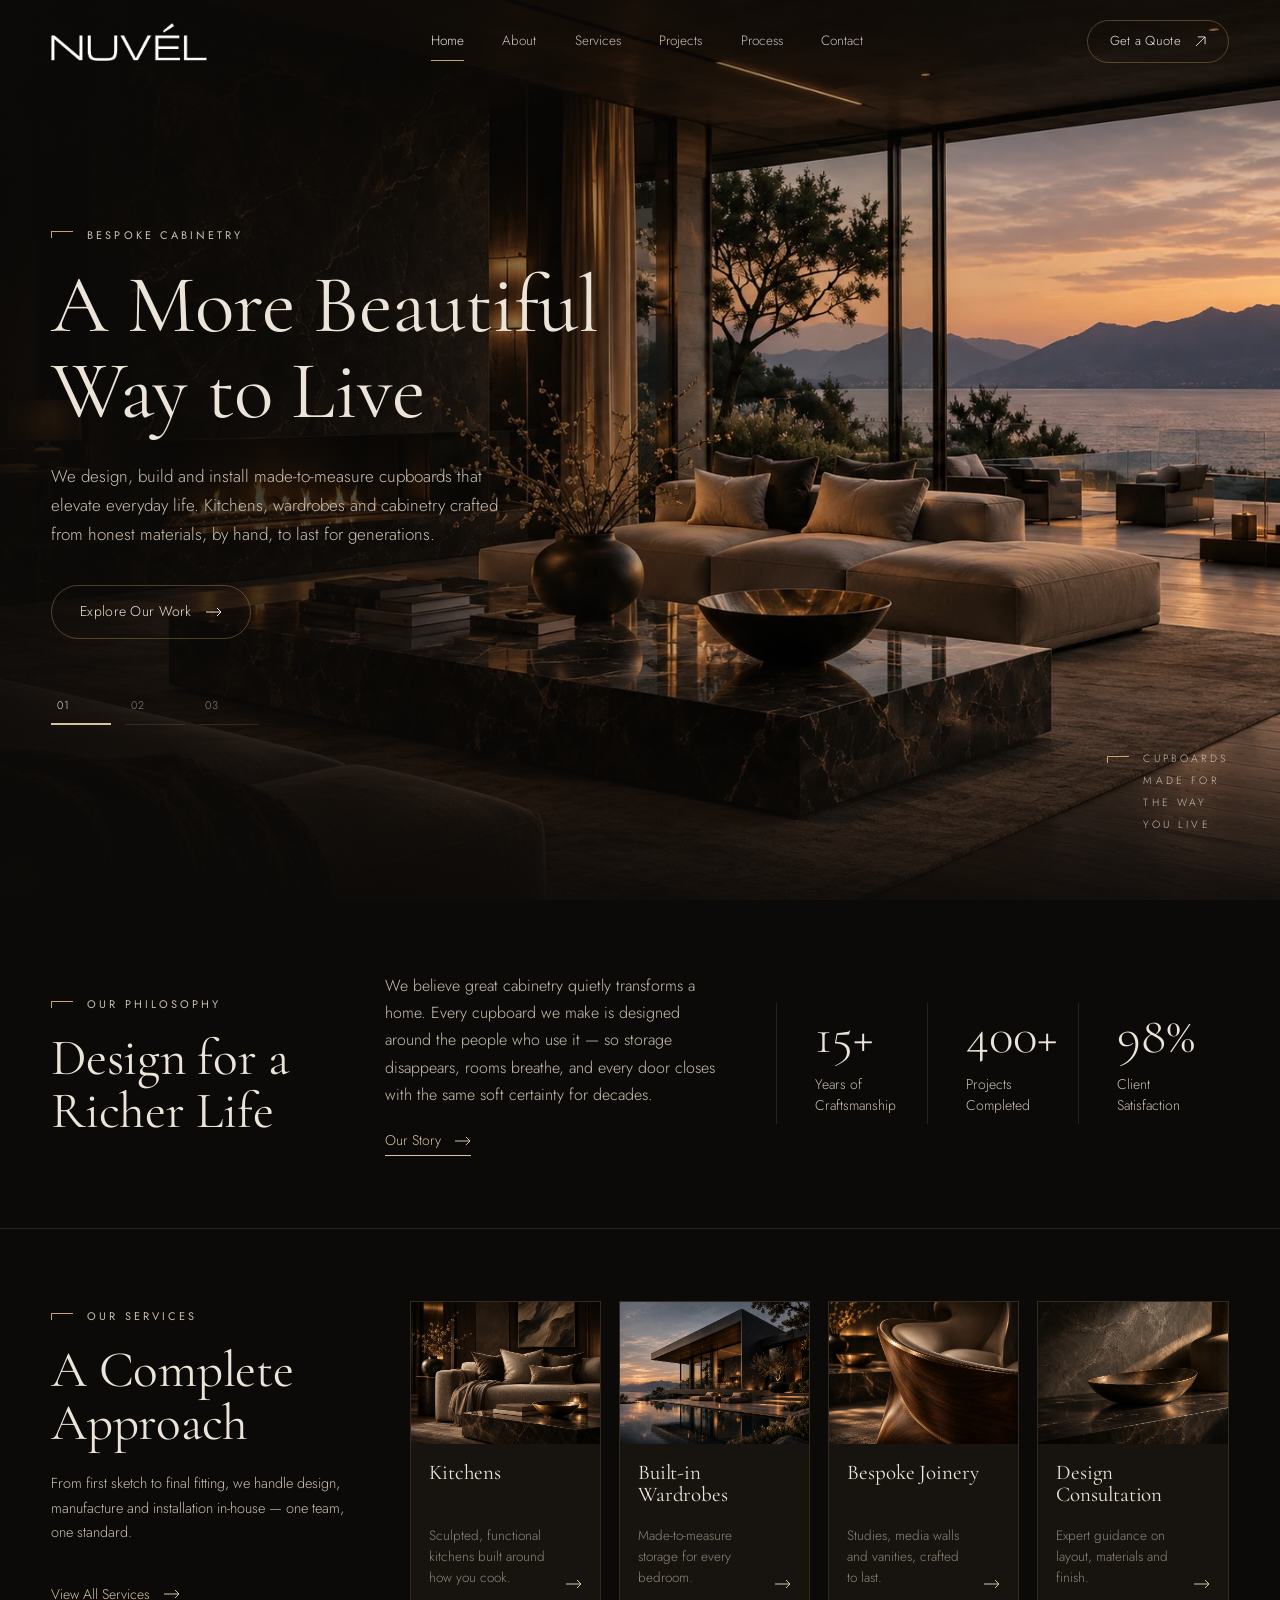
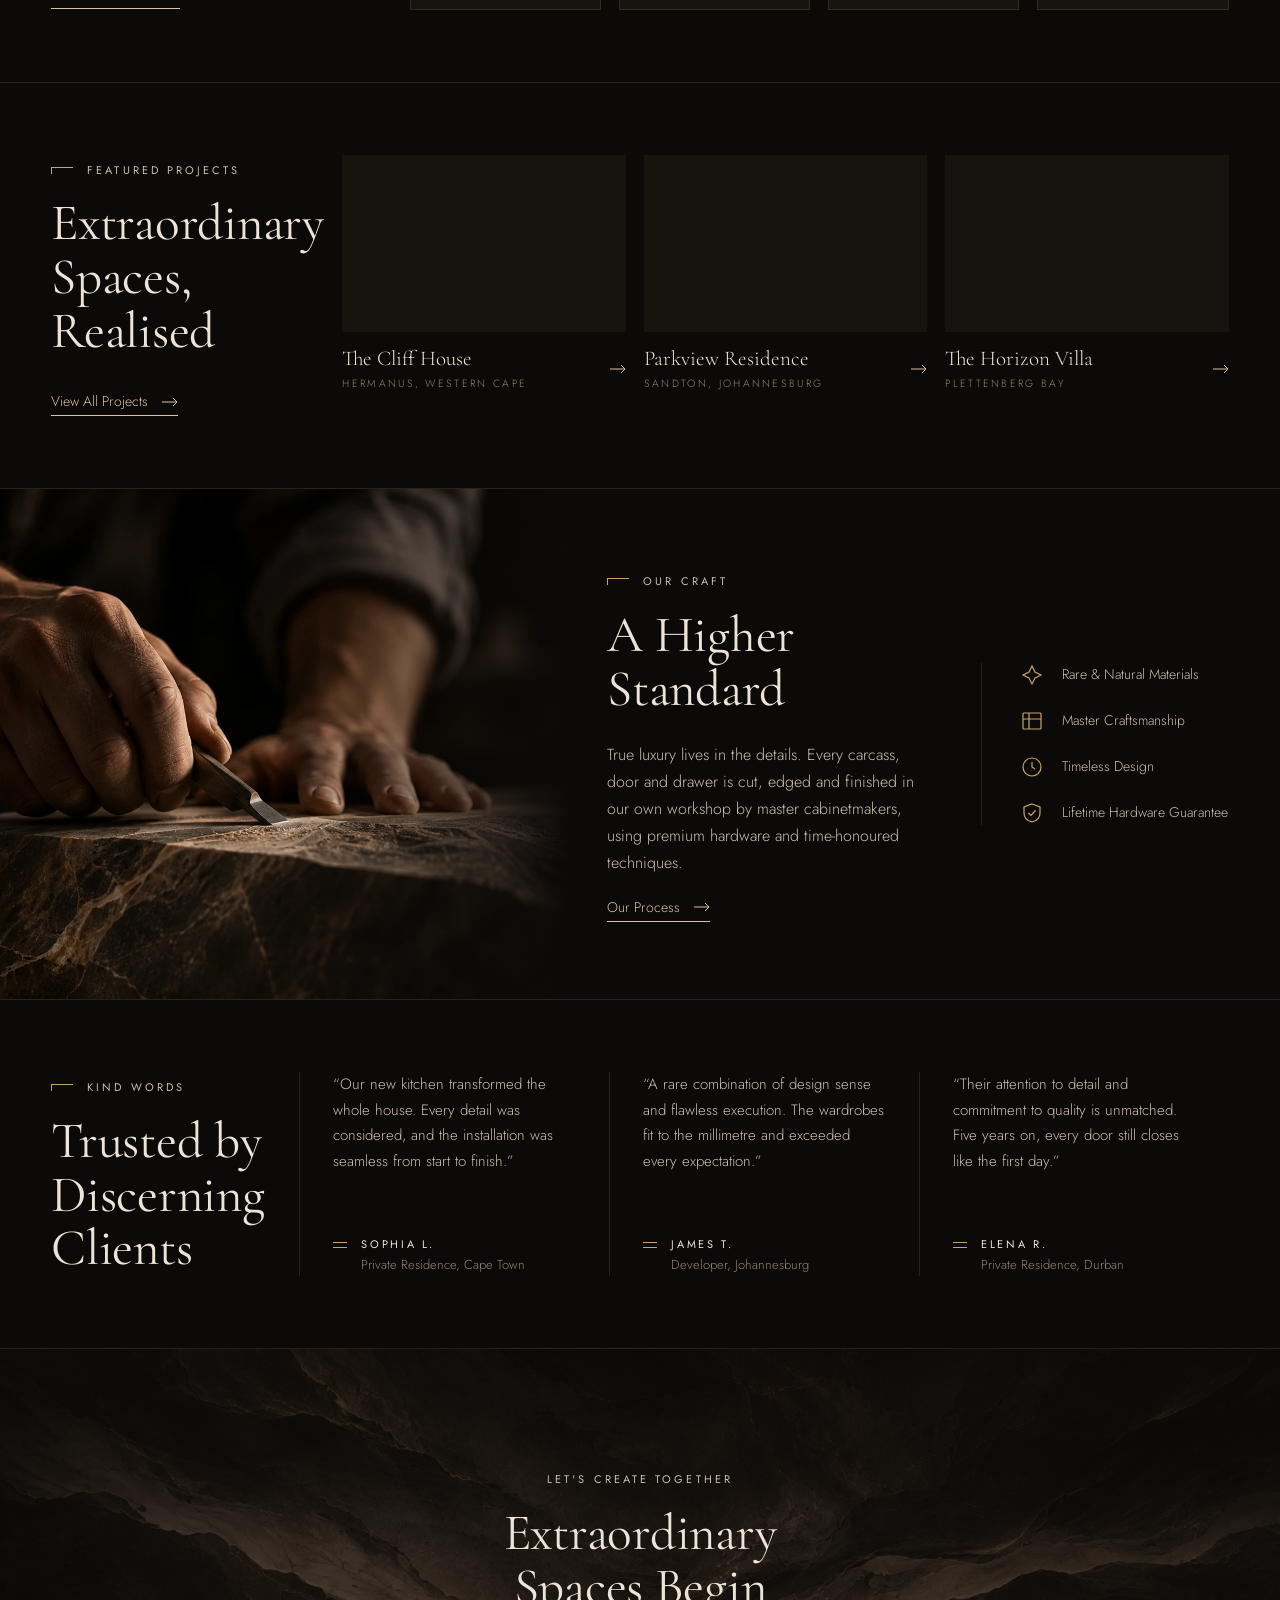
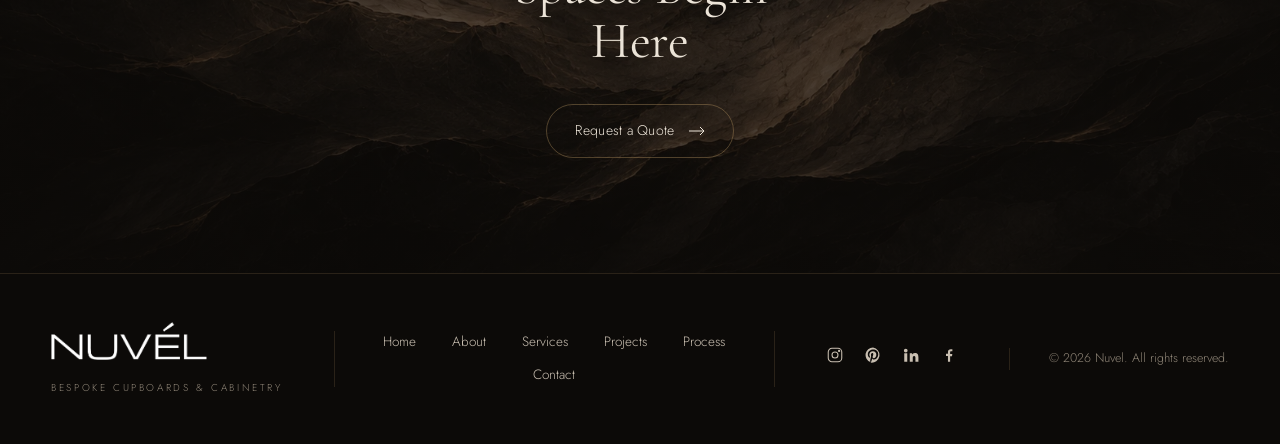
==== commit 2ca04068: "Replace logo placeholder with white NUVEL wordmark Co-Authored-By: Claude Opus 5.5 <noreply@anthropi" ====
--- a/index.html
+++ b/index.html
@@ -8,7 +8,7 @@
   <link rel="preconnect" href="https://fonts.googleapis.com">
   <link rel="preconnect" href="https://fonts.gstatic.com" crossorigin>
   <link href="https://fonts.googleapis.com/css2?family=Cormorant+Garamond:wght@400;500&family=Jost:wght@300;400&display=swap" rel="stylesheet">
-  <link rel="stylesheet" href="assets/css/styles.css?v=3">
+  <link rel="stylesheet" href="assets/css/styles.css?v=4">
   <link rel="preload" as="image" href="assets/img/hero-living-fireplace.webp">
 </head>
 <body data-page="home">
@@ -157,8 +157,8 @@
 
   <footer id="site-footer"></footer>
 
-  <script src="assets/js/config.js?v=3"></script>
-  <script src="assets/js/projects.js?v=3"></script>
-  <script src="assets/js/site.js?v=3"></script>
+  <script src="assets/js/config.js?v=4"></script>
+  <script src="assets/js/projects.js?v=4"></script>
+  <script src="assets/js/site.js?v=4"></script>
 </body>
 </html>
